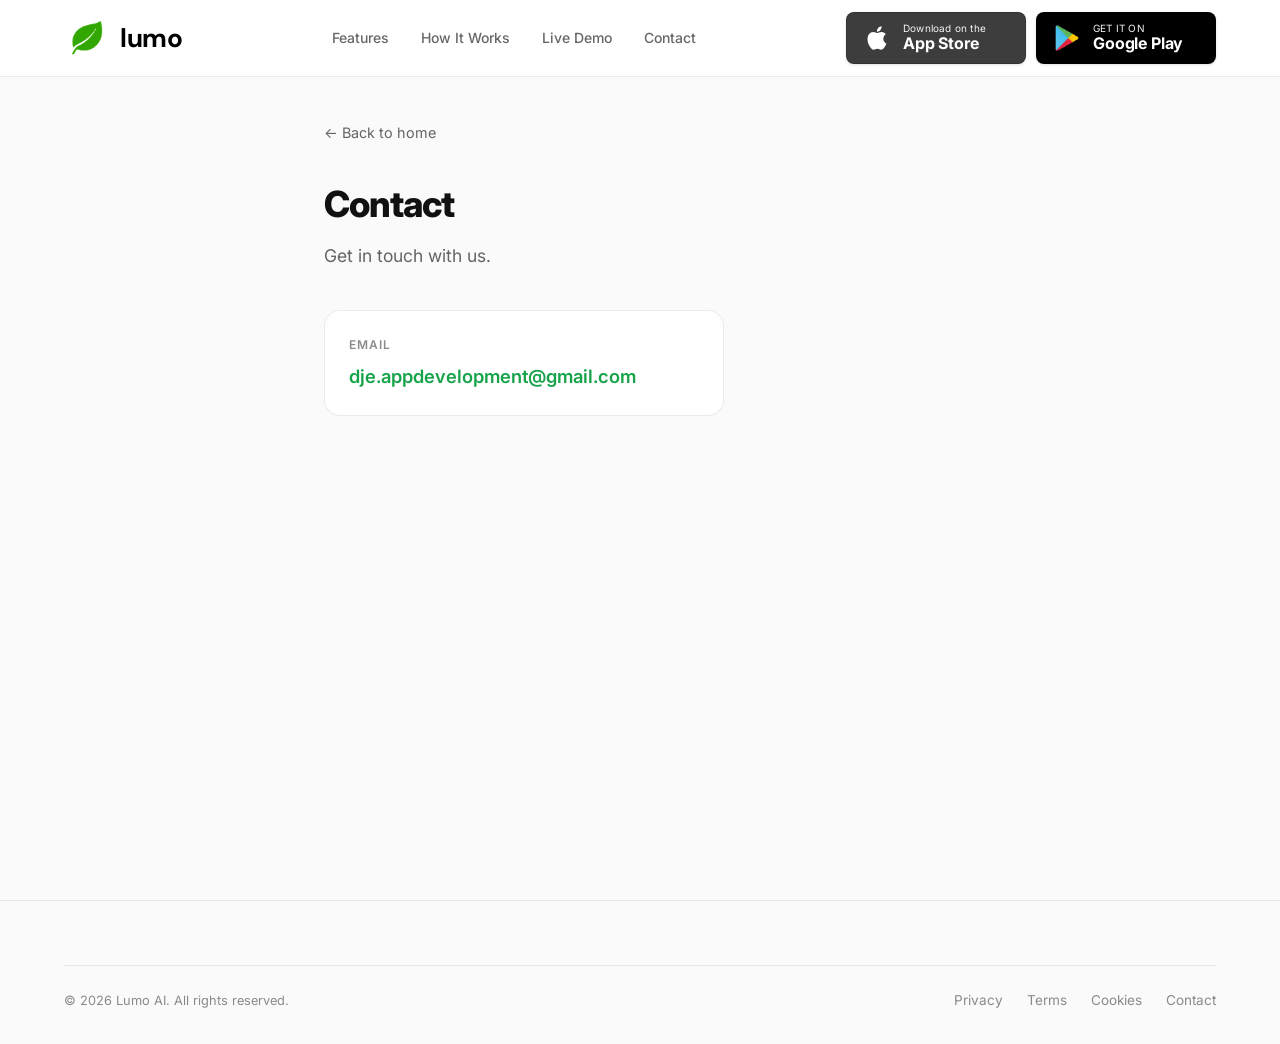
==== contact.html @ 7b889f81 "Lumo AI site: white theme, logo, store buttons, legal pages, trust pill, video, reviews with profile" ====
<!DOCTYPE html>
<html lang="en">
<head>
  <meta charset="UTF-8" />
  <meta name="viewport" content="width=device-width, initial-scale=1.0" />
  <title>Contact | Lumo AI</title>
  <link rel="icon" type="image/svg+xml" href="data:image/svg+xml,<svg xmlns='http://www.w3.org/2000/svg' viewBox='0 0 100 100'><text y='.9em' font-size='90'>🔬</text></svg>" />
  <link rel="preconnect" href="https://fonts.googleapis.com" />
  <link rel="preconnect" href="https://fonts.gstatic.com" crossorigin />
  <link href="https://fonts.googleapis.com/css2?family=Inter:wght@300;400;500;600;700&family=DM+Sans:wght@600;700&display=swap" rel="stylesheet" />
  <link rel="stylesheet" href="styles.css" />
</head>
<body>
  <nav class="navbar scrolled" id="navbar">
    <div class="nav-container">
      <a href="index.html" class="nav-logo">
        <img src="assets/logolumo.png" alt="Lumo" class="nav-logo-img" />
        <span class="nav-logo-text">lumo</span>
      </a>
      <div class="nav-links">
        <a href="index.html#features">Features</a>
        <a href="index.html#how-it-works">How It Works</a>
        <a href="index.html#demo">Live Demo</a>
        <a href="contact.html">Contact</a>
      </div>
      <div class="nav-store-buttons">
        <a href="#" class="store-btn store-btn-badge store-btn-apple store-btn-nav" aria-label="Download on the App Store">
          <span class="store-btn-icon"><svg viewBox="0 0 24 24" fill="currentColor"><path d="M18.71 19.5c-.83 1.24-1.71 2.45-3.05 2.47-1.34.03-1.77-.79-3.29-.79-1.53 0-2 .77-3.27.82-1.31.05-2.3-1.32-3.14-2.53C4.25 17 2.94 12.45 4.7 9.39c.87-1.52 2.43-2.48 4.12-2.51 1.28-.02 2.5.87 3.29.87.78 0 2.26-1.07 3.8-.91.65.03 2.47.26 3.64 1.98-.09.06-2.17 1.28-2.15 3.81.03 3.02 2.65 4.03 2.68 4.04-.03.07-.42 1.44-1.38 2.83M13 3.5c.73-.83 1.94-1.46 2.94-1.5.13 1.17-.34 2.35-1.04 3.19-.69.85-1.83 1.51-2.95 1.42-.15-1.15.41-2.35 1.05-3.11z"/></svg></span>
          <span class="store-btn-text"><span class="store-label">Download on the</span><span class="store-name">App Store</span></span>
        </a>
        <a href="#" class="store-btn store-btn-badge store-btn-play store-btn-nav" aria-label="Get it on Google Play">
          <span class="store-btn-icon store-btn-icon-play"><img src="assets/google-play-logo.png" alt="" width="22" height="22" /></span>
          <span class="store-btn-text"><span class="store-label">GET IT ON</span><span class="store-name">Google Play</span></span>
        </a>
      </div>
      <button class="nav-menu-btn" id="menuBtn" aria-label="Toggle menu">
        <span></span><span></span><span></span>
      </button>
    </div>
  </nav>
  <div class="mobile-menu" id="mobileMenu">
    <a href="index.html#features">Features</a>
    <a href="index.html#how-it-works">How It Works</a>
    <a href="index.html#demo">Live Demo</a>
    <a href="contact.html">Contact</a>
    <div class="mobile-store-buttons">
      <a href="#" class="store-btn store-btn-badge store-btn-apple"><span class="store-btn-icon"><svg viewBox="0 0 24 24" fill="currentColor"><path d="M18.71 19.5c-.83 1.24-1.71 2.45-3.05 2.47-1.34.03-1.77-.79-3.29-.79-1.53 0-2 .77-3.27.82-1.31.05-2.3-1.32-3.14-2.53C4.25 17 2.94 12.45 4.7 9.39c.87-1.52 2.43-2.48 4.12-2.51 1.28-.02 2.5.87 3.29.87.78 0 2.26-1.07 3.8-.91.65.03 2.47.26 3.64 1.98-.09.06-2.17 1.28-2.15 3.81.03 3.02 2.65 4.03 2.68 4.04-.03.07-.42 1.44-1.38 2.83M13 3.5c.73-.83 1.94-1.46 2.94-1.5.13 1.17-.34 2.35-1.04 3.19-.69.85-1.83 1.51-2.95 1.42-.15-1.15.41-2.35 1.05-3.11z"/></svg></span><span class="store-btn-text"><span class="store-label">Download on the</span><span class="store-name">App Store</span></span></a>
      <a href="#" class="store-btn store-btn-badge store-btn-play"><span class="store-btn-icon store-btn-icon-play"><img src="assets/google-play-logo.png" alt="" width="26" height="26" /></span><span class="store-btn-text"><span class="store-label">GET IT ON</span><span class="store-name">Google Play</span></span></a>
    </div>
  </div>

  <main class="legal-page">
    <div class="legal-wrap">
      <a href="index.html" class="legal-back">← Back to home</a>
      <h1>Contact</h1>
      <p class="legal-lead">Get in touch with us.</p>
      <div class="contact-email">
        <span class="contact-label">Email</span>
        <a href="mailto:dje.appdevelopment@gmail.com" class="contact-link">dje.appdevelopment@gmail.com</a>
      </div>
    </div>
  </main>

  <footer class="footer footer-compact">
    <div class="container">
      <div class="footer-bottom">
        <span>&copy; 2026 Lumo AI. All rights reserved.</span>
        <div class="footer-links-inline">
          <a href="privacy-policy.html">Privacy</a>
          <a href="terms-of-service.html">Terms</a>
          <a href="cookie-policy.html">Cookies</a>
          <a href="contact.html">Contact</a>
        </div>
      </div>
    </div>
  </footer>
  <script>
    document.getElementById('menuBtn').addEventListener('click', function() {
      this.classList.toggle('active');
      document.getElementById('mobileMenu').classList.toggle('active');
      document.body.style.overflow = document.getElementById('mobileMenu').classList.contains('active') ? 'hidden' : '';
    });
    document.querySelectorAll('.mobile-menu a').forEach(function(a) {
      a.addEventListener('click', function() {
        document.getElementById('menuBtn').classList.remove('active');
        document.getElementById('mobileMenu').classList.remove('active');
        document.body.style.overflow = '';
      });
    });
  </script>
</body>
</html>
---- styles.css ----
/* ========================================
   Lumo AI | Global Styles
   White mode, clean, minimal
   ======================================== */

*, *::before, *::after {
  margin: 0;
  padding: 0;
  box-sizing: border-box;
}

:root {
  --bg: #fafafa;
  --bg-card: rgba(255, 255, 255, 0.9);
  --bg-card-hover: #ffffff;
  --border: rgba(0, 0, 0, 0.08);
  --border-hover: rgba(0, 0, 0, 0.15);
  --text: #111111;
  --text-secondary: rgba(0, 0, 0, 0.6);
  --text-tertiary: rgba(0, 0, 0, 0.45);
  --green: #16a34a;
  --cyan: #0891b2;
  --orange: #d97706;
  --red: #dc2626;
  --purple: #7c3aed;
  --pink: #db2777;
  --teal: #0d9488;
  --gradient-primary: linear-gradient(135deg, #16a34a, #0891b2);
  --gradient-warm: linear-gradient(135deg, #d97706, #dc2626);
  --radius: 16px;
  --radius-sm: 10px;
  --radius-xs: 8px;
  --transition: 0.3s cubic-bezier(0.4, 0, 0.2, 1);
  --transition-slow: 0.6s cubic-bezier(0.4, 0, 0.2, 1);
}

html {
  scroll-behavior: smooth;
  -webkit-font-smoothing: antialiased;
  -moz-osx-font-smoothing: grayscale;
}

body {
  font-family: 'Inter', -apple-system, BlinkMacSystemFont, 'Segoe UI', sans-serif;
  background: var(--bg);
  color: var(--text);
  line-height: 1.6;
  overflow-x: hidden;
}

a {
  text-decoration: none;
  color: inherit;
}

button {
  border: none;
  background: none;
  cursor: pointer;
  font-family: inherit;
  color: inherit;
}

.container {
  max-width: 1200px;
  margin: 0 auto;
  padding: 0 24px;
}

.gradient-text {
  background: var(--gradient-primary);
  -webkit-background-clip: text;
  -webkit-text-fill-color: transparent;
  background-clip: text;
}

/* ========================================
   ANIMATIONS
   ======================================== */

.fade-up {
  opacity: 0;
  transform: translateY(30px);
  transition: opacity 0.8s cubic-bezier(0.16, 1, 0.3, 1),
              transform 0.8s cubic-bezier(0.16, 1, 0.3, 1);
}

.fade-up.visible {
  opacity: 1;
  transform: translateY(0);
}

.delay-1 { transition-delay: 0.1s; }
.delay-2 { transition-delay: 0.2s; }
.delay-3 { transition-delay: 0.3s; }
.delay-4 { transition-delay: 0.4s; }

/* ========================================
   NAVBAR
   ======================================== */

.navbar {
  position: fixed;
  top: 0;
  left: 0;
  right: 0;
  z-index: 1000;
  padding: 16px 0;
  transition: var(--transition);
}

.navbar.scrolled {
  background: rgba(255, 255, 255, 0.9);
  backdrop-filter: blur(20px);
  -webkit-backdrop-filter: blur(20px);
  border-bottom: 1px solid var(--border);
  padding: 12px 0;
}

.nav-container {
  max-width: 1200px;
  margin: 0 auto;
  padding: 0 24px;
  display: flex;
  align-items: center;
  justify-content: space-between;
}

.nav-logo {
  display: flex;
  align-items: center;
  gap: 10px;
  font-weight: 700;
  font-size: 1.2rem;
  letter-spacing: -0.02em;
}

.nav-logo-img {
  height: 46px;
  width: auto;
  display: block;
  object-fit: contain;
  background: none;
}

.nav-logo-text {
  font-family: 'DM Sans', sans-serif;
  font-weight: 700;
  font-size: 1.65rem;
  letter-spacing: -0.02em;
  color: #000;
}

.nav-links {
  display: flex;
  gap: 32px;
}

.nav-links a {
  font-size: 0.875rem;
  color: var(--text-secondary);
  transition: color var(--transition);
  font-weight: 500;
}

.nav-links a:hover {
  color: var(--text);
}

.nav-store-buttons {
  display: flex;
  align-items: center;
  gap: 10px;
}

/* Same design for both store buttons */
.store-btn-app,
.store-btn-google,
.store-btn-unified {
  background: #333 !important;
  color: #fff !important;
  border: none !important;
}

.store-btn-app:hover,
.store-btn-google:hover,
.store-btn-unified:hover {
  background: #222 !important;
  color: #fff !important;
}


.mobile-store-buttons {
  display: flex;
  flex-direction: column;
  gap: 12px;
  margin-top: 16px;
}

.mobile-store-buttons .store-btn {
  justify-content: center;
  min-width: 220px;
}

.mobile-store-buttons .store-label {
  color: rgba(255, 255, 255, 0.9) !important;
}

.mobile-store-buttons .store-name {
  color: #fff !important;
}

.nav-menu-btn {
  display: none;
  flex-direction: column;
  gap: 5px;
  padding: 4px;
}

.nav-menu-btn span {
  display: block;
  width: 20px;
  height: 2px;
  background: var(--text);
  border-radius: 2px;
  transition: var(--transition);
}

.nav-menu-btn.active span {
  background: var(--text);
}

.nav-menu-btn.active span:nth-child(1) {
  transform: rotate(45deg) translate(5px, 5px);
}

.nav-menu-btn.active span:nth-child(2) {
  opacity: 0;
}

.nav-menu-btn.active span:nth-child(3) {
  transform: rotate(-45deg) translate(5px, -5px);
}

.mobile-menu {
  position: fixed;
  top: 0;
  left: 0;
  right: 0;
  bottom: 0;
  z-index: 999;
  background: rgba(255, 255, 255, 0.98);
  backdrop-filter: blur(20px);
  -webkit-backdrop-filter: blur(20px);
  display: flex;
  flex-direction: column;
  align-items: center;
  justify-content: center;
  gap: 28px;
  opacity: 0;
  pointer-events: none;
  transition: opacity var(--transition);
}

.mobile-menu.active {
  opacity: 1;
  pointer-events: all;
}

.mobile-menu a {
  font-size: 1.5rem;
  font-weight: 600;
  color: var(--text-secondary);
  transition: color var(--transition);
}

.mobile-menu a:hover {
  color: var(--text);
}

.mobile-cta {
  padding: 14px 32px;
  background: var(--text) !important;
  color: #ffffff !important;
  border-radius: 100px;
  font-size: 1rem !important;
}

/* ========================================
   HERO
   ======================================== */

.hero {
  position: relative;
  min-height: 100vh;
  display: flex;
  align-items: center;
  padding: 120px 0 80px;
  overflow: hidden;
}

.hero-glow {
  position: absolute;
  border-radius: 50%;
  filter: blur(120px);
  opacity: 0.4;
  pointer-events: none;
}

.hero-glow-1 {
  width: 600px;
  height: 600px;
  background: radial-gradient(circle, rgba(22, 163, 74, 0.08), transparent 70%);
  top: -200px;
  left: -200px;
  animation: float 8s ease-in-out infinite;
}

.hero-glow-2 {
  width: 500px;
  height: 500px;
  background: radial-gradient(circle, rgba(8, 145, 178, 0.06), transparent 70%);
  bottom: -100px;
  right: -100px;
  animation: float 10s ease-in-out infinite reverse;
}

@keyframes float {
  0%, 100% { transform: translate(0, 0); }
  50% { transform: translate(30px, -30px); }
}

.hero-container {
  max-width: 1200px;
  margin: 0 auto;
  padding: 0 24px;
  display: grid;
  grid-template-columns: 1fr 1fr;
  gap: 80px;
  align-items: center;
}

.hero-badge {
  display: inline-flex;
  align-items: center;
  gap: 8px;
  padding: 8px 16px;
  background: var(--bg-card);
  border: 1px solid var(--border);
  border-radius: 100px;
  font-size: 0.8rem;
  font-weight: 500;
  color: var(--text-secondary);
  margin-bottom: 24px;
}

.badge-dot {
  width: 8px;
  height: 8px;
  background: var(--green);
  border-radius: 50%;
  animation: pulse-dot 2s ease-in-out infinite;
}

@keyframes pulse-dot {
  0%, 100% { opacity: 1; box-shadow: 0 0 0 0 rgba(22, 163, 74, 0.4); }
  50% { opacity: 0.8; box-shadow: 0 0 0 6px rgba(22, 163, 74, 0); }
}

.hero-title {
  font-size: clamp(2.8rem, 5.5vw, 4.5rem);
  font-weight: 800;
  line-height: 1.05;
  letter-spacing: -0.03em;
  margin-bottom: 20px;
}

/* Trust pill over title: "Loved by 5M users with ⭐ 4.9 rating" */
.hero-trust-pill {
  display: inline-flex;
  align-items: center;
  gap: 12px;
  padding: 10px 18px;
  background: #fff;
  border: 1px solid var(--border);
  border-radius: 100px;
  margin-bottom: 24px;
  font-size: 0.9rem;
  color: var(--text);
  font-weight: 500;
}

.trust-avatars {
  display: flex;
  align-items: center;
}

.trust-avatar {
  width: 32px;
  height: 32px;
  border-radius: 50%;
  overflow: hidden;
  border: 2px solid #fff;
  margin-left: -8px;
  box-shadow: 0 1px 3px rgba(0, 0, 0, 0.1);
  flex-shrink: 0;
}

.trust-avatar img {
  width: 100%;
  height: 100%;
  object-fit: cover;
  display: block;
}

.trust-avatar:first-child {
  margin-left: 0;
}

.trust-text {
  white-space: nowrap;
}

.trust-star {
  font-style: normal;
}

.hero-subtitle {
  font-size: 1.1rem;
  color: var(--text-secondary);
  max-width: 480px;
  line-height: 1.7;
  margin-bottom: 28px;
}

.hero-store-buttons {
  display: flex;
  align-items: stretch;
  gap: 12px;
  margin-bottom: 48px;
  flex-wrap: wrap;
}

/* Identical badge buttons: same size, border, typography */
.store-btn-badge {
  display: inline-flex !important;
  align-items: center;
  gap: 12px;
  width: 180px;
  min-width: 180px;
  height: 52px;
  padding: 0 16px !important;
  border-radius: 8px !important;
  border: 1px solid rgba(0, 0, 0, 0.18) !important;
  box-shadow: 0 1px 3px rgba(0, 0, 0, 0.12);
  text-decoration: none;
  transition: transform 0.2s ease, box-shadow 0.2s ease;
  box-sizing: border-box;
}

.store-btn-badge:hover {
  transform: translateY(-1px);
  box-shadow: 0 2px 8px rgba(0, 0, 0, 0.2);
}

.store-btn-apple {
  background: #3d3d3d !important;
  color: #fff;
}

.store-btn-apple:hover {
  background: #333 !important;
  color: #fff;
}

.store-btn-play {
  background: #000 !important;
  color: #fff;
}

.store-btn-play:hover {
  background: #1a1a1a !important;
  color: #fff;
}

.store-btn-icon {
  display: flex;
  align-items: center;
  justify-content: center;
  flex-shrink: 0;
  width: 28px;
  height: 28px;
}

.store-btn-icon svg {
  width: 100%;
  height: 100%;
  display: block;
}

.store-btn-icon-play svg,
.store-btn-icon-play img {
  width: 100%;
  height: 100%;
  object-fit: contain;
  display: block;
}

.store-btn-text {
  display: flex;
  flex-direction: column;
  align-items: flex-start;
  justify-content: center;
  gap: 0;
  line-height: 1.2;
}

.store-btn-badge .store-label {
  font-size: 10px !important;
  color: rgba(255, 255, 255, 0.95) !important;
  font-weight: 400;
  letter-spacing: 0.02em;
}

.store-btn-badge .store-name {
  font-size: 16px !important;
  font-weight: 700 !important;
  color: #fff !important;
  letter-spacing: -0.01em;
}

.hero-actions {
  display: flex;
  align-items: center;
  gap: 16px;
  margin-bottom: 48px;
}

.btn {
  display: inline-flex;
  align-items: center;
  gap: 8px;
  font-weight: 600;
  font-size: 0.95rem;
  border-radius: 100px;
  transition: all var(--transition);
  cursor: pointer;
}

.btn-primary {
  padding: 14px 28px;
  background: var(--text);
  color: #ffffff;
}

.btn-primary:hover {
  background: #333;
  transform: translateY(-2px);
  box-shadow: 0 8px 30px rgba(0, 0, 0, 0.12);
}

.btn-ghost {
  padding: 14px 20px;
  color: var(--text-secondary);
}

.btn-ghost:hover {
  color: var(--text);
}

.btn-ghost svg {
  transition: transform var(--transition);
}

.btn-ghost:hover svg {
  transform: translateX(4px);
}

.hero-stats {
  display: flex;
  align-items: center;
  gap: 24px;
}

.stat-number {
  font-size: 1.5rem;
  font-weight: 800;
  letter-spacing: -0.02em;
  display: block;
}

.stat-label {
  font-size: 0.8rem;
  color: var(--text-tertiary);
  display: block;
}

.stat-divider {
  width: 1px;
  height: 36px;
  background: var(--border);
}

/* Hero video showcase */
.hero-visual {
  display: flex;
  justify-content: center;
  align-items: center;
}

.hero-video-wrap {
  position: relative;
  max-width: 100%;
}

.hero-video-wrap video {
  display: block;
  width: 100%;
  max-width: 960px;
  height: auto;
  vertical-align: middle;
}

/* Legacy phone mockup (hidden when video is used) */
.phone-mockup {
  position: relative;
}

.phone-frame {
  width: 280px;
  height: 560px;
  background: linear-gradient(145deg, rgba(0,0,0,0.04), rgba(0,0,0,0.02));
  border: 1px solid var(--border);
  border-radius: 40px;
  padding: 12px;
  position: relative;
  overflow: hidden;
}

.phone-notch {
  width: 120px;
  height: 28px;
  background: var(--bg);
  border-radius: 0 0 18px 18px;
  margin: 0 auto 16px;
}

.phone-screen {
  background: linear-gradient(180deg, #f0f0f0, #e5e5e5);
  border-radius: 28px;
  height: calc(100% - 44px);
  overflow: hidden;
  padding: 20px 16px;
}

.phone-glow {
  position: absolute;
  width: 200px;
  height: 200px;
  background: radial-gradient(circle, rgba(22, 163, 74, 0.1), transparent 70%);
  top: 50%;
  left: 50%;
  transform: translate(-50%, -50%);
  filter: blur(60px);
  pointer-events: none;
  z-index: -1;
}

.scan-header {
  display: flex;
  justify-content: space-between;
  align-items: center;
  margin-bottom: 16px;
}

.scan-title {
  font-size: 0.75rem;
  font-weight: 600;
  color: var(--text);
}

.scan-date {
  font-size: 0.65rem;
  color: var(--text-tertiary);
}

.scan-product {
  display: flex;
  align-items: center;
  gap: 12px;
  margin-bottom: 20px;
}

.product-icon {
  width: 40px;
  height: 40px;
  display: flex;
  align-items: center;
  justify-content: center;
  font-size: 1.4rem;
  background: rgba(0, 0, 0, 0.05);
  border-radius: 12px;
}

.product-name {
  display: block;
  font-size: 0.8rem;
  font-weight: 600;
}

.product-brand {
  display: block;
  font-size: 0.65rem;
  color: var(--text-tertiary);
}

.score-ring-container {
  display: flex;
  justify-content: center;
  align-items: center;
  position: relative;
  margin: 12px 0;
}

.score-ring {
  width: 100px;
  height: 100px;
}

.score-value {
  position: absolute;
  text-align: center;
}

.score-number {
  font-size: 1.8rem;
  font-weight: 800;
  letter-spacing: -0.02em;
}

.score-max {
  font-size: 0.7rem;
  color: var(--text-tertiary);
}

.score-label {
  text-align: center;
  font-size: 0.7rem;
  font-weight: 700;
  text-transform: uppercase;
  letter-spacing: 0.1em;
  margin-bottom: 16px;
}

.score-label.caution {
  color: var(--orange);
}

.scan-details {
  display: flex;
  flex-direction: column;
  gap: 8px;
}

.detail-row {
  display: flex;
  align-items: center;
  gap: 10px;
  padding: 8px 10px;
  background: rgba(0, 0, 0, 0.04);
  border-radius: 10px;
  font-size: 0.7rem;
  font-weight: 500;
}

.detail-icon {
  font-size: 0.8rem;
}

.detail-icon.red { color: var(--red); }
.detail-icon.yellow { color: var(--orange); }
.detail-icon.green { color: var(--green); }

/* ========================================
   MARQUEE
   ======================================== */

.marquee-section {
  padding: 40px 0;
  border-top: 1px solid var(--border);
  border-bottom: 1px solid var(--border);
  overflow: hidden;
  background: var(--bg);
}

.marquee-track {
  display: flex;
  overflow: hidden;
}

.marquee-content {
  display: flex;
  align-items: center;
  gap: 32px;
  animation: marquee 20s linear infinite;
  white-space: nowrap;
}

.marquee-content span {
  font-size: 0.85rem;
  font-weight: 600;
  text-transform: uppercase;
  letter-spacing: 0.12em;
  color: var(--text-tertiary);
}


.marquee-dot {
  color: var(--green) !important;
  font-size: 1.2rem !important;
}

@keyframes marquee {
  0% { transform: translateX(0); }
  100% { transform: translateX(-50%); }
}

/* ========================================
   SECTIONS COMMON
   ======================================== */

.section-header {
  text-align: center;
  margin-bottom: 64px;
}

.section-tag {
  display: inline-block;
  font-size: 0.75rem;
  font-weight: 600;
  text-transform: uppercase;
  letter-spacing: 0.15em;
  color: var(--green);
  margin-bottom: 16px;
}

.section-title {
  font-size: clamp(2rem, 4vw, 3rem);
  font-weight: 800;
  line-height: 1.1;
  letter-spacing: -0.03em;
  margin-bottom: 16px;
}

.section-desc {
  font-size: 1.05rem;
  color: var(--text-secondary);
  max-width: 560px;
  margin: 0 auto;
  line-height: 1.7;
}

/* ========================================
   FEATURES
   ======================================== */

.features {
  padding: 120px 0;
}

.features-grid {
  display: grid;
  grid-template-columns: repeat(3, 1fr);
  gap: 20px;
}

.feature-card {
  padding: 32px;
  background: var(--bg-card);
  border: 1px solid var(--border);
  border-radius: var(--radius);
  transition: all var(--transition);
}

.feature-card:hover {
  background: var(--bg-card-hover);
  border-color: var(--border-hover);
  transform: translateY(-4px);
}

.feature-icon {
  width: 48px;
  height: 48px;
  display: flex;
  align-items: center;
  justify-content: center;
  border-radius: 14px;
  margin-bottom: 20px;
}

.feature-icon.green { background: rgba(74, 222, 128, 0.12); color: var(--green); }
.feature-icon.cyan { background: rgba(34, 211, 238, 0.12); color: var(--cyan); }
.feature-icon.orange { background: rgba(245, 158, 11, 0.12); color: var(--orange); }
.feature-icon.purple { background: rgba(167, 139, 250, 0.12); color: var(--purple); }
.feature-icon.pink { background: rgba(236, 72, 153, 0.12); color: var(--pink); }
.feature-icon.teal { background: rgba(45, 212, 191, 0.12); color: var(--teal); }

.feature-card h3 {
  font-size: 1.1rem;
  font-weight: 700;
  margin-bottom: 8px;
  letter-spacing: -0.01em;
}

.feature-card p {
  font-size: 0.9rem;
  color: var(--text-secondary);
  line-height: 1.6;
}

/* ========================================
   HOW IT WORKS
   ======================================== */

.how-it-works {
  padding: 120px 0;
  background: linear-gradient(180deg, transparent, rgba(0, 0, 0, 0.02), transparent);
}

.steps-grid {
  display: flex;
  align-items: flex-start;
  justify-content: center;
  gap: 0;
}

.step-card {
  text-align: center;
  max-width: 280px;
  padding: 40px 32px;
}

.step-number {
  font-size: 0.75rem;
  font-weight: 700;
  color: var(--green);
  letter-spacing: 0.1em;
  margin-bottom: 24px;
}

.step-visual {
  width: 80px;
  height: 80px;
  margin: 0 auto 24px;
  display: flex;
  align-items: center;
  justify-content: center;
  background: var(--bg-card);
  border: 1px solid var(--border);
  border-radius: 24px;
  color: var(--text-secondary);
  transition: all var(--transition);
}

.step-card:hover .step-visual {
  border-color: var(--border-hover);
  color: var(--green);
  background: rgba(22, 163, 74, 0.08);
}

.step-card h3 {
  font-size: 1.15rem;
  font-weight: 700;
  margin-bottom: 8px;
}

.step-card p {
  font-size: 0.9rem;
  color: var(--text-secondary);
  line-height: 1.6;
}

.step-connector {
  display: flex;
  align-items: center;
  padding-top: 88px;
}

/* ========================================
   DEMO SECTION
   ======================================== */

.demo-section {
  padding: 120px 0;
}

.demo-container {
  display: flex;
  flex-direction: column;
  gap: 32px;
}

.demo-products {
  display: flex;
  gap: 12px;
  justify-content: center;
  flex-wrap: wrap;
}

.demo-product {
  display: flex;
  align-items: center;
  gap: 10px;
  padding: 12px 20px;
  background: var(--bg-card);
  border: 1px solid var(--border);
  border-radius: 100px;
  font-size: 0.85rem;
  font-weight: 500;
  color: var(--text-secondary);
  transition: all var(--transition);
  cursor: pointer;
}

.demo-product:hover {
  border-color: var(--border-hover);
  background: var(--bg-card-hover);
  color: var(--text);
}

.demo-product.active {
  border-color: rgba(74, 222, 128, 0.4);
  background: rgba(74, 222, 128, 0.08);
  color: var(--text);
}

.demo-product-emoji {
  font-size: 1.2rem;
}

.demo-result {
  background: var(--bg-card);
  border: 1px solid var(--border);
  border-radius: var(--radius);
  overflow: hidden;
}

.demo-result-inner {
  padding: 40px;
  min-height: 280px;
  transition: opacity 0.4s ease;
}

/* Demo result layout */
.demo-grid {
  display: grid;
  grid-template-columns: 200px 1fr 1fr;
  gap: 40px;
  align-items: start;
}

.demo-score-section {
  text-align: center;
}

.demo-score-ring {
  position: relative;
  display: inline-block;
  margin-bottom: 12px;
}

.demo-score-ring svg {
  width: 140px;
  height: 140px;
}

.demo-score-value {
  position: absolute;
  top: 50%;
  left: 50%;
  transform: translate(-50%, -50%);
  text-align: center;
}

.demo-score-num {
  font-size: 2.5rem;
  font-weight: 800;
  letter-spacing: -0.02em;
  display: block;
}

.demo-score-of {
  font-size: 0.8rem;
  color: var(--text-tertiary);
}

.demo-verdict {
  font-size: 0.8rem;
  font-weight: 700;
  text-transform: uppercase;
  letter-spacing: 0.1em;
}

.demo-verdict.excellent { color: var(--green); }
.demo-verdict.good { color: var(--cyan); }
.demo-verdict.caution { color: var(--orange); }
.demo-verdict.poor { color: var(--red); }

.demo-info h3 {
  font-size: 1.3rem;
  font-weight: 700;
  margin-bottom: 4px;
}

.demo-info .brand {
  font-size: 0.85rem;
  color: var(--text-tertiary);
  margin-bottom: 16px;
  display: block;
}

.demo-tags {
  display: flex;
  flex-wrap: wrap;
  gap: 8px;
  margin-bottom: 20px;
}

.demo-tag {
  font-size: 0.7rem;
  font-weight: 600;
  padding: 4px 10px;
  border-radius: 100px;
  border: 1px solid;
}

.demo-tag.good {
  color: var(--green);
  border-color: rgba(74, 222, 128, 0.3);
  background: rgba(74, 222, 128, 0.08);
}

.demo-tag.bad {
  color: var(--red);
  border-color: rgba(239, 68, 68, 0.3);
  background: rgba(239, 68, 68, 0.08);
}

.demo-tag.neutral {
  color: var(--orange);
  border-color: rgba(245, 158, 11, 0.3);
  background: rgba(245, 158, 11, 0.08);
}

.demo-nutrients h4,
.demo-info h4 {
  font-size: 0.75rem;
  font-weight: 600;
  text-transform: uppercase;
  letter-spacing: 0.1em;
  color: var(--text-tertiary);
  margin-bottom: 12px;
}

.nutrient-bars {
  display: flex;
  flex-direction: column;
  gap: 12px;
}

.nutrient-item {
  display: flex;
  flex-direction: column;
  gap: 4px;
}

.nutrient-header {
  display: flex;
  justify-content: space-between;
  font-size: 0.8rem;
}

.nutrient-header span:first-child {
  color: var(--text-secondary);
}

.nutrient-header span:last-child {
  font-weight: 600;
}

.nutrient-bar {
  height: 6px;
  background: rgba(0, 0, 0, 0.04);
  border-radius: 3px;
  overflow: hidden;
}

.nutrient-fill {
  height: 100%;
  border-radius: 3px;
  transition: width 1s cubic-bezier(0.16, 1, 0.3, 1);
  width: 0;
}

.nutrient-fill.green { background: var(--green); }
.nutrient-fill.cyan { background: var(--cyan); }
.nutrient-fill.orange { background: var(--orange); }
.nutrient-fill.red { background: var(--red); }
.nutrient-fill.purple { background: var(--purple); }

.ingredient-list {
  display: flex;
  flex-direction: column;
  gap: 8px;
}

.ingredient-item {
  display: flex;
  align-items: center;
  gap: 8px;
  font-size: 0.8rem;
  color: var(--text-secondary);
}

.ingredient-dot {
  width: 6px;
  height: 6px;
  border-radius: 50%;
  flex-shrink: 0;
}

.ingredient-dot.safe { background: var(--green); }
.ingredient-dot.warning { background: var(--orange); }
.ingredient-dot.danger { background: var(--red); }

/* ========================================
   TESTIMONIALS
   ======================================== */

.testimonials {
  padding: 120px 0;
  background: linear-gradient(180deg, transparent, rgba(0, 0, 0, 0.02), transparent);
}

.testimonials-grid {
  display: grid;
  grid-template-columns: repeat(3, 1fr);
  gap: 20px;
}

.testimonial-card {
  padding: 28px;
  background: var(--bg-card);
  border: 1px solid var(--border);
  border-radius: var(--radius);
  transition: all var(--transition);
}

.testimonial-card:hover {
  border-color: var(--border-hover);
  background: var(--bg-card-hover);
}

.testimonial-stars {
  color: var(--orange);
  font-size: 0.85rem;
  letter-spacing: 2px;
  margin-bottom: 16px;
}

.testimonial-card p {
  font-size: 0.9rem;
  color: var(--text-secondary);
  line-height: 1.7;
  margin-bottom: 20px;
}

.testimonial-author {
  display: flex;
  align-items: center;
  gap: 12px;
}

.author-avatar {
  width: 36px;
  height: 36px;
  border-radius: 50%;
  overflow: hidden;
  flex-shrink: 0;
  background: var(--bg-card);
}

.author-avatar img {
  width: 100%;
  height: 100%;
  object-fit: cover;
  display: block;
}

.author-name {
  display: block;
  font-size: 0.85rem;
  font-weight: 600;
}

.author-role {
  display: block;
  font-size: 0.75rem;
  color: var(--text-tertiary);
}

/* ========================================
   DOWNLOAD SECTION
   ======================================== */

.download-section {
  padding: 120px 0;
  position: relative;
  overflow: hidden;
}

.download-glow {
  position: absolute;
  width: 800px;
  height: 400px;
  background: radial-gradient(ellipse, rgba(22, 163, 74, 0.06), transparent 70%);
  top: 50%;
  left: 50%;
  transform: translate(-50%, -50%);
  pointer-events: none;
}

.download-content {
  text-align: center;
  position: relative;
  z-index: 1;
}

.download-badge {
  display: inline-flex;
  align-items: center;
  gap: 8px;
  padding: 8px 16px;
  background: var(--bg-card);
  border: 1px solid var(--border);
  border-radius: 100px;
  font-size: 0.8rem;
  font-weight: 500;
  color: var(--text-secondary);
  margin-bottom: 24px;
}

.download-title {
  font-size: clamp(2rem, 4.5vw, 3.5rem);
  font-weight: 800;
  line-height: 1.1;
  letter-spacing: -0.03em;
  margin-bottom: 16px;
}

.download-desc {
  font-size: 1.05rem;
  color: var(--text-secondary);
  max-width: 480px;
  margin: 0 auto 40px;
  line-height: 1.7;
}

.download-buttons {
  display: flex;
  gap: 16px;
  justify-content: center;
  margin-bottom: 48px;
}

.store-btn {
  display: flex;
  align-items: center;
  gap: 12px;
  padding: 14px 24px;
  background: rgba(0, 0, 0, 0.04);
  border: 1px solid var(--border);
  border-radius: 12px;
  transition: all var(--transition);
  text-decoration: none;
}

.store-btn:hover {
  transform: translateY(-2px);
}

.store-btn:not(.store-btn-app):not(.store-btn-google):not(.store-btn-unified):hover {
  background: rgba(0, 0, 0, 0.06);
  border-color: var(--border-hover);
}

.download-buttons .store-btn-unified .store-label,
.download-buttons .store-btn-app .store-label,
.download-buttons .store-btn-google .store-label {
  color: rgba(255, 255, 255, 0.9);
}

.download-buttons .store-btn-unified .store-name,
.download-buttons .store-btn-app .store-name,
.download-buttons .store-btn-google .store-name {
  color: #fff;
}

.store-label {
  display: block;
  font-size: 0.65rem;
  color: var(--text-tertiary);
  text-align: left;
}

.store-name {
  display: block;
  font-size: 1rem;
  font-weight: 700;
  text-align: left;
}

.download-rating {
  display: flex;
  align-items: center;
  gap: 16px;
  justify-content: center;
}

.rating-avatars {
  display: flex;
}

.rating-avatar {
  width: 32px;
  height: 32px;
  border-radius: 50%;
  overflow: hidden;
  border: 2px solid var(--bg);
  margin-left: -8px;
  flex-shrink: 0;
}

.rating-avatar img {
  width: 100%;
  height: 100%;
  object-fit: cover;
  display: block;
}

.rating-avatar:first-child {
  margin-left: 0;
}

.rating-stars {
  font-size: 0.85rem;
  color: var(--orange);
}

.rating-stars span {
  color: var(--text);
  font-weight: 700;
}

.rating-count {
  font-size: 0.75rem;
  color: var(--text-tertiary);
}

/* ========================================
   FOOTER
   ======================================== */

.footer {
  padding: 64px 0 32px;
  border-top: 1px solid var(--border);
}

.footer-grid {
  display: grid;
  grid-template-columns: 1.5fr 1fr 1fr 1fr;
  gap: 48px;
  margin-bottom: 48px;
}

.footer-tagline {
  font-size: 0.9rem;
  color: var(--text-secondary);
  margin-top: 16px;
  max-width: 280px;
  line-height: 1.6;
}

.footer-links-group h4 {
  font-size: 0.8rem;
  font-weight: 600;
  text-transform: uppercase;
  letter-spacing: 0.1em;
  color: var(--text-tertiary);
  margin-bottom: 16px;
}

.footer-links-group a {
  display: block;
  font-size: 0.9rem;
  color: var(--text-secondary);
  padding: 4px 0;
  transition: color var(--transition);
}

.footer-links-group a:hover {
  color: var(--text);
}

.footer-bottom {
  display: flex;
  justify-content: space-between;
  align-items: center;
  padding-top: 32px;
  border-top: 1px solid var(--border);
  font-size: 0.8rem;
  color: var(--text-tertiary);
}

.footer-socials {
  display: flex;
  gap: 16px;
}

.footer-socials a {
  color: var(--text-tertiary);
  transition: color var(--transition);
}

.footer-socials a:hover {
  color: var(--text);
}

/* ========================================
   RESPONSIVE
   ======================================== */

@media (max-width: 1024px) {
  .hero-container {
    grid-template-columns: 1fr;
    gap: 48px;
    text-align: center;
  }

  .hero-subtitle {
    margin: 0 auto 32px;
  }

  .hero-actions {
    justify-content: center;
  }

  .hero-store-buttons {
    justify-content: center;
  }

  .hero-stats {
    justify-content: center;
  }

  .features-grid {
    grid-template-columns: repeat(2, 1fr);
  }

  .demo-grid {
    grid-template-columns: 180px 1fr;
    gap: 24px;
  }

  .demo-nutrients {
    grid-column: 1 / -1;
  }

  .testimonials-grid {
    grid-template-columns: repeat(2, 1fr);
  }

  .footer-grid {
    grid-template-columns: 1fr 1fr;
    gap: 32px;
  }
}

@media (max-width: 768px) {
  .nav-links, .nav-store-buttons {
    display: none;
  }

  .nav-menu-btn {
    display: flex;
  }

  .hero {
    padding: 100px 0 60px;
    min-height: auto;
  }

  .hero-title {
    font-size: 2.5rem;
  }

  .hero-trust-pill {
    flex-wrap: wrap;
    justify-content: center;
    text-align: center;
  }

  .trust-text {
    white-space: normal;
  }

  .hero-store-buttons {
    flex-direction: column;
    align-items: center;
  }

  .hero-store-buttons .store-btn-badge {
    width: 100%;
    max-width: 200px;
    justify-content: center;
  }

  .phone-frame {
    width: 240px;
    height: 480px;
  }

  .steps-grid {
    flex-direction: column;
    align-items: center;
  }

  .step-connector {
    padding-top: 0;
    transform: rotate(90deg);
  }

  .features-grid {
    grid-template-columns: 1fr;
  }

  .demo-grid {
    grid-template-columns: 1fr;
    text-align: center;
  }

  .demo-score-section {
    order: -1;
  }

  .demo-tags {
    justify-content: center;
  }

  .testimonials-grid {
    grid-template-columns: 1fr;
  }

  .download-buttons {
    flex-direction: column;
    align-items: center;
  }

.download-buttons .store-btn-badge {
  width: 100%;
  max-width: 200px;
  justify-content: center;
}

.store-btn {
  width: 100%;
  max-width: 280px;
  justify-content: center;
}

  .footer-grid {
    grid-template-columns: 1fr;
    gap: 32px;
  }

  .footer-bottom {
    flex-direction: column;
    gap: 16px;
    text-align: center;
  }

  .hero-stats {
    flex-wrap: wrap;
    gap: 16px;
  }

  .download-rating {
    flex-direction: column;
    gap: 12px;
  }
}

@media (max-width: 480px) {
  .hero-title {
    font-size: 2rem;
  }

  .section-title {
    font-size: 1.8rem;
  }

  .demo-products {
    gap: 8px;
  }

  .demo-product {
    padding: 10px 14px;
    font-size: 0.75rem;
  }

  .demo-result-inner {
    padding: 24px;
  }
}

/* ========================================
   LEGAL & CONTACT PAGES
   ======================================== */

.legal-page {
  padding: 120px 0 80px;
  min-height: 100vh;
}

.legal-wrap {
  max-width: 680px;
  margin: 0 auto;
  padding: 0 24px;
}

.legal-back {
  display: inline-block;
  font-size: 0.9rem;
  color: var(--text-secondary);
  margin-bottom: 32px;
  transition: color var(--transition);
}

.legal-back:hover {
  color: var(--text);
}

.legal-page h1 {
  font-size: 2.25rem;
  font-weight: 800;
  letter-spacing: -0.03em;
  margin-bottom: 8px;
}

.legal-lead {
  font-size: 1.1rem;
  color: var(--text-secondary);
  margin-bottom: 40px;
}

.legal-updated {
  font-size: 0.85rem;
  color: var(--text-tertiary);
  margin-bottom: 40px;
}

.legal-section {
  margin-bottom: 36px;
}

.legal-section h2 {
  font-size: 1.1rem;
  font-weight: 700;
  margin-bottom: 12px;
  color: var(--text);
}

.legal-section p {
  font-size: 0.95rem;
  color: var(--text-secondary);
  line-height: 1.75;
  margin-bottom: 12px;
}

.legal-section p:last-child {
  margin-bottom: 0;
}

.legal-section a {
  color: var(--green);
  text-decoration: underline;
  text-underline-offset: 2px;
}

.legal-section a:hover {
  color: var(--cyan);
}

.legal-list {
  margin: 12px 0 0;
  padding-left: 1.25rem;
  color: var(--text-secondary);
  line-height: 1.75;
  font-size: 0.95rem;
}

.legal-list li {
  margin-bottom: 8px;
}

.contact-email {
  margin-top: 32px;
  padding: 24px;
  background: var(--bg-card);
  border: 1px solid var(--border);
  border-radius: var(--radius);
  max-width: 400px;
}

.contact-label {
  display: block;
  font-size: 0.75rem;
  font-weight: 600;
  text-transform: uppercase;
  letter-spacing: 0.08em;
  color: var(--text-tertiary);
  margin-bottom: 8px;
}

.contact-link {
  font-size: 1.15rem;
  font-weight: 600;
  color: var(--green);
  text-decoration: none;
  transition: color var(--transition);
}

.contact-link:hover {
  color: var(--cyan);
}

.footer-compact .footer-bottom {
  border-top: 1px solid var(--border);
  padding-top: 24px;
}

.footer-links-inline {
  display: flex;
  gap: 24px;
}

.footer-links-inline a {
  font-size: 0.85rem;
  color: var(--text-tertiary);
  transition: color var(--transition);
}

.footer-links-inline a:hover {
  color: var(--text);
}
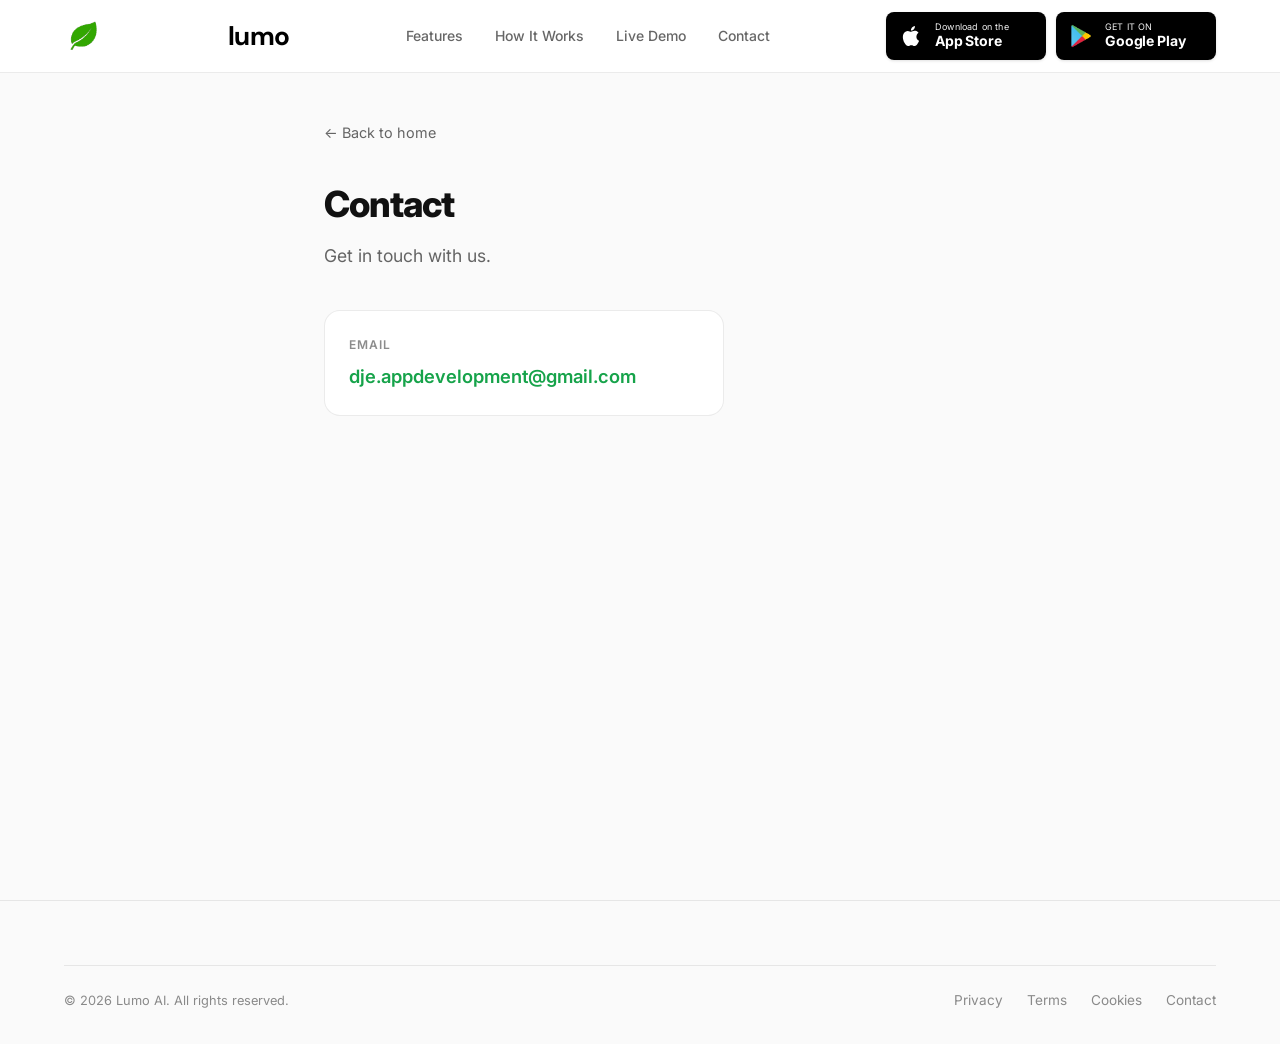
==== commit ae9340cf: "Update logo to leaf design and adjust store buttons for mobile Made-with: Cursor" ====
--- a/contact.html
+++ b/contact.html
@@ -14,7 +14,7 @@
   <nav class="navbar scrolled" id="navbar">
     <div class="nav-container">
       <a href="index.html" class="nav-logo">
-        <img src="assets/logolumo.png" alt="Lumo" class="nav-logo-img" />
+        <img src="assets/inapp_logo.png" alt="Lumo" class="nav-logo-img" />
         <span class="nav-logo-text">lumo</span>
       </a>
       <div class="nav-links">
--- a/styles.css
+++ b/styles.css
@@ -192,14 +192,18 @@
 
 .mobile-store-buttons {
   display: flex;
-  flex-direction: column;
+  flex-direction: row;
+  justify-content: center;
+  align-items: center;
   gap: 12px;
   margin-top: 16px;
+  width: 100%;
 }
 
 .mobile-store-buttons .store-btn {
   justify-content: center;
-  min-width: 220px;
+  width: 100%;
+  max-width: 180px;
 }
 
 .mobile-store-buttons .store-label {
@@ -445,11 +449,11 @@
 .store-btn-badge {
   display: inline-flex !important;
   align-items: center;
-  gap: 12px;
-  width: 180px;
-  min-width: 180px;
-  height: 52px;
-  padding: 0 16px !important;
+  gap: 10px;
+  width: 160px;
+  min-width: 160px;
+  height: 48px;
+  padding: 0 12px !important;
   border-radius: 8px !important;
   border: 1px solid rgba(0, 0, 0, 0.18) !important;
   box-shadow: 0 1px 3px rgba(0, 0, 0, 0.12);
@@ -464,12 +468,12 @@
 }
 
 .store-btn-apple {
-  background: #3d3d3d !important;
+  background: #000 !important;
   color: #fff;
 }
 
 .store-btn-apple:hover {
-  background: #333 !important;
+  background: #1a1a1a !important;
   color: #fff;
 }
 
@@ -488,8 +492,8 @@
   align-items: center;
   justify-content: center;
   flex-shrink: 0;
-  width: 28px;
-  height: 28px;
+  width: 24px;
+  height: 24px;
 }
 
 .store-btn-icon svg {
@@ -516,14 +520,14 @@
 }
 
 .store-btn-badge .store-label {
-  font-size: 10px !important;
+  font-size: 9px !important;
   color: rgba(255, 255, 255, 0.95) !important;
   font-weight: 400;
   letter-spacing: 0.02em;
 }
 
 .store-btn-badge .store-name {
-  font-size: 16px !important;
+  font-size: 14px !important;
   font-weight: 700 !important;
   color: #fff !important;
   letter-spacing: -0.01em;
@@ -787,42 +791,96 @@
 
 .marquee-section {
   padding: 40px 0;
-  border-top: 1px solid var(--border);
-  border-bottom: 1px solid var(--border);
   overflow: hidden;
   background: var(--bg);
 }
 
+.marquee-header {
+  text-align: center;
+  margin-bottom: 18px;
+}
+
+.marquee-header h3 {
+  font-size: 1rem;
+  font-weight: 700;
+  letter-spacing: -0.01em;
+  color: var(--text);
+}
+
 .marquee-track {
   display: flex;
   overflow: hidden;
+  padding: 6px 0;
+  -webkit-mask-image: linear-gradient(to right, transparent, #000 8%, #000 92%, transparent);
+  mask-image: linear-gradient(to right, transparent, #000 8%, #000 92%, transparent);
+}
+
+.marquee-inner {
+  display: flex;
+  width: max-content;
+  animation: marqueeChips var(--marquee-duration, 26s) linear infinite;
+  white-space: nowrap;
+  will-change: transform;
+  gap: 0;
+  --marquee-distance: 50%;
 }
 
 .marquee-content {
   display: flex;
   align-items: center;
-  gap: 32px;
-  animation: marquee 20s linear infinite;
+  gap: 14px;
   white-space: nowrap;
-}
-
-.marquee-content span {
-  font-size: 0.85rem;
+  flex-shrink: 0;
+  padding-right: 14px;
+}
+
+.marquee-item {
+  display: inline-flex;
+  align-items: center;
+  gap: 10px;
+  font-size: 0.9rem;
   font-weight: 600;
-  text-transform: uppercase;
-  letter-spacing: 0.12em;
-  color: var(--text-tertiary);
+  color: var(--text);
+  padding: 10px 14px;
+  background: rgba(255, 255, 255, 0.75);
+  border: 1px solid rgba(0, 0, 0, 0.12);
+  border-radius: 999px;
+  box-shadow: none;
+  transition: transform 180ms ease, box-shadow 180ms ease, background 180ms ease;
+}
+
+.marquee-icon {
+  width: 28px;
+  height: 28px;
+  display: inline-flex;
+  align-items: center;
+  justify-content: center;
+  color: rgb(var(--accent, 17 17 17));
+  background: rgb(var(--accent, 17 17 17) / 0.12);
+  border: 1px solid rgb(var(--accent, 17 17 17) / 0.18);
+  border-radius: 999px;
+}
+
+.marquee-icon svg {
+  width: 18px;
+  height: 18px;
+  display: block;
+}
+
+.marquee-item:hover {
+  transform: translateY(-2px);
+  background: rgba(255, 255, 255, 0.92);
 }
 
 
 .marquee-dot {
-  color: var(--green) !important;
-  font-size: 1.2rem !important;
-}
-
-@keyframes marquee {
+  color: var(--text-tertiary) !important;
+  font-size: 1rem !important;
+}
+
+@keyframes marqueeChips {
   0% { transform: translateX(0); }
-  100% { transform: translateX(-50%); }
+  100% { transform: translateX(calc(-1 * var(--marquee-distance))); }
 }
 
 /* ========================================
@@ -1615,13 +1673,14 @@
   }
 
   .hero-store-buttons {
-    flex-direction: column;
+    flex-direction: row;
+    justify-content: center;
     align-items: center;
   }
 
   .hero-store-buttons .store-btn-badge {
     width: 100%;
-    max-width: 200px;
+    max-width: 180px;
     justify-content: center;
   }
 
@@ -1662,13 +1721,14 @@
   }
 
   .download-buttons {
-    flex-direction: column;
+    flex-direction: row;
+    justify-content: center;
     align-items: center;
   }
 
 .download-buttons .store-btn-badge {
   width: 100%;
-  max-width: 200px;
+  max-width: 180px;
   justify-content: center;
 }
 
